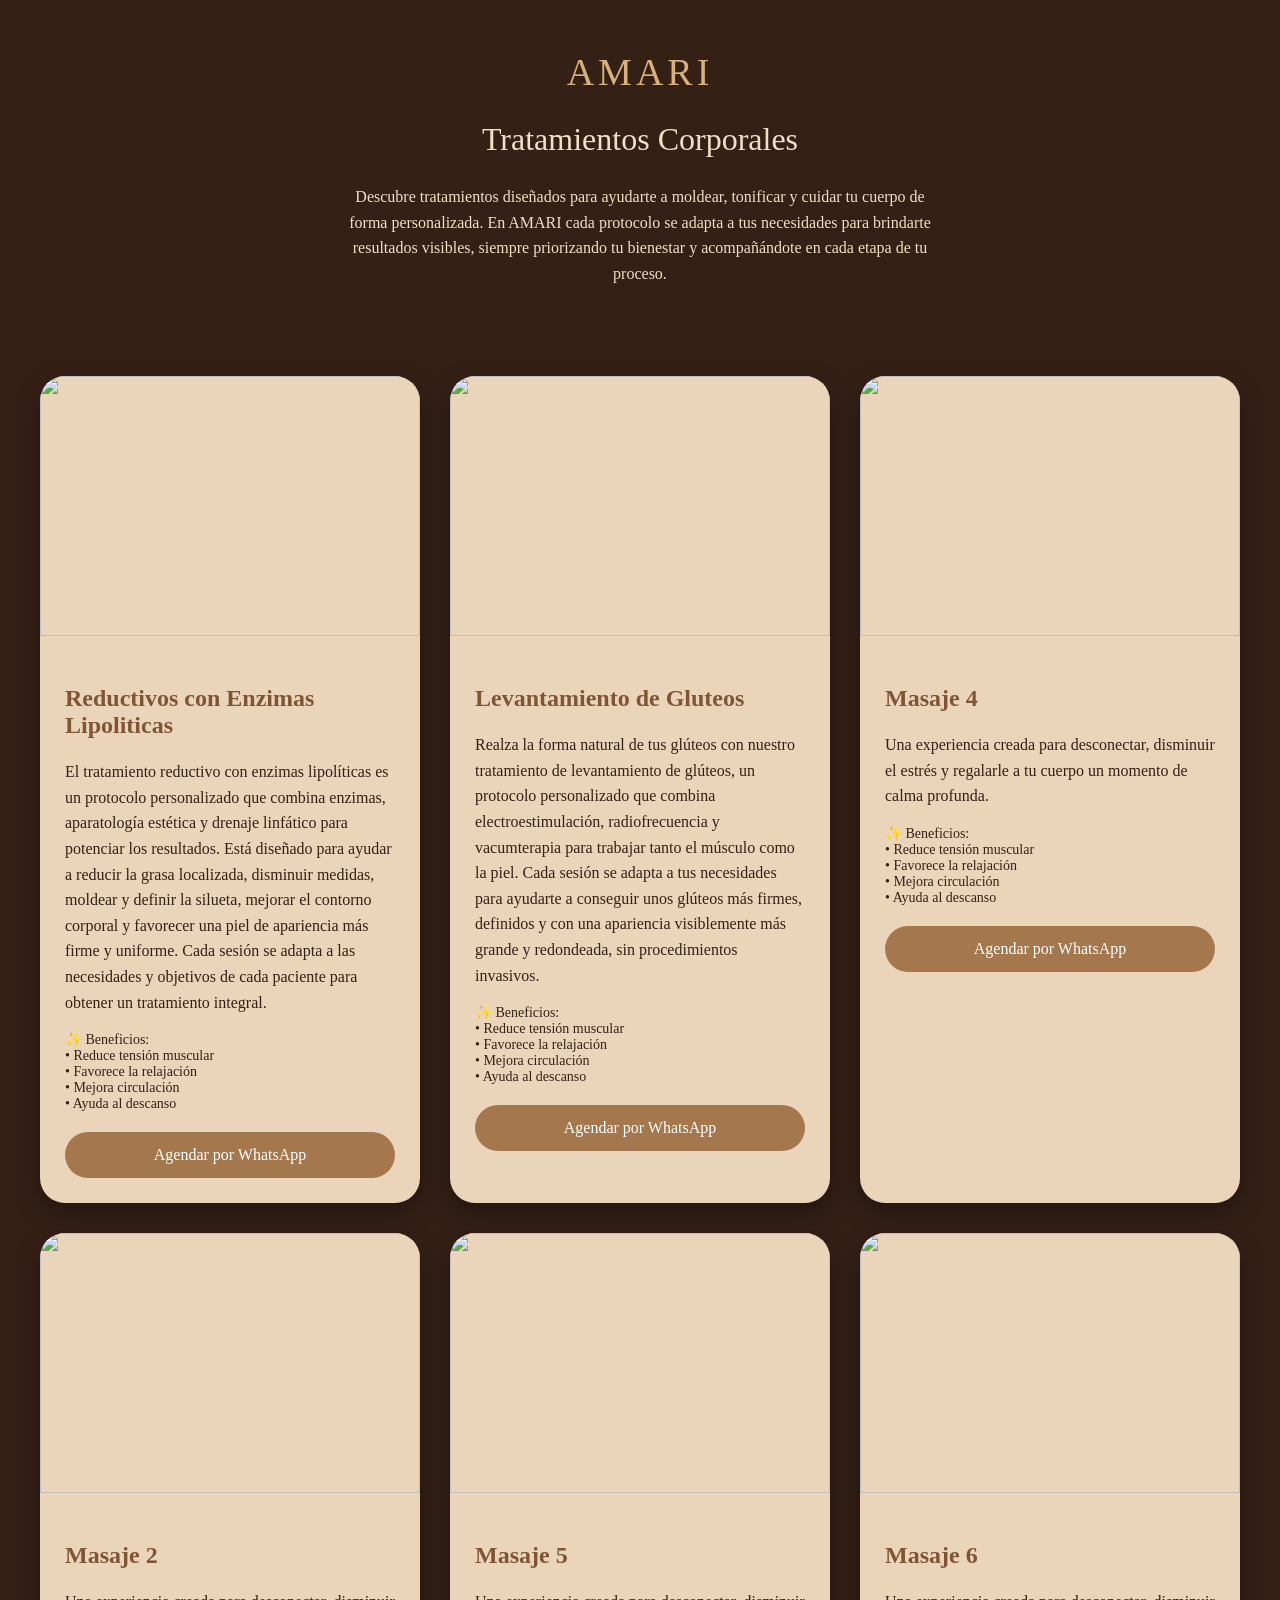
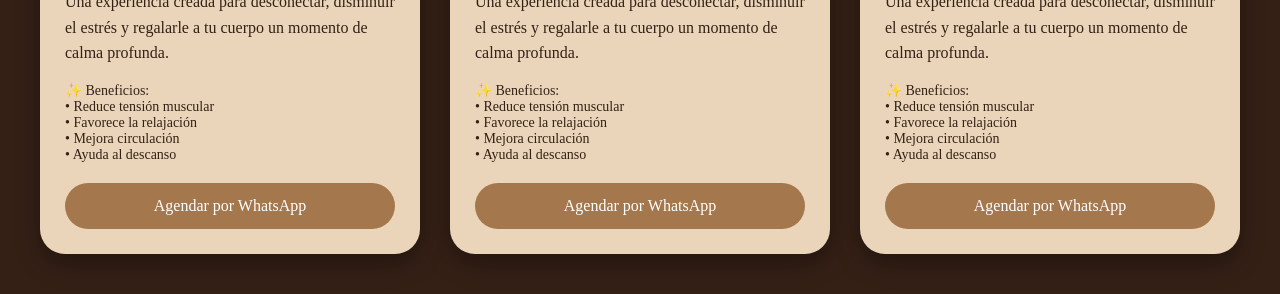
==== corporales.html @ 196c56af "Update corporales.html" ====
<!DOCTYPE html>
<html lang="es">
<head>

<meta charset="UTF-8">
<meta name="viewport" content="width=device-width, initial-scale=1.0">

<title>Corporales | AMARI Clínica Estética</title>

<style>

body{
margin:0;
font-family:"Georgia", serif;
background:#352016;
color:#f3dfc3;
}


/* ENCABEZADO */

.hero{
text-align:center;
padding:50px 20px;
}

.logo{
font-size:38px;
letter-spacing:4px;
color:#d8b07a;
}

.hero h1{
font-size:32px;
font-weight:normal;
}

.hero p{
max-width:600px;
margin:auto;
line-height:1.6;
}



/* SERVICIOS */

.contenedor{

display:grid;
grid-template-columns:repeat(auto-fit,minmax(280px,1fr));
gap:30px;
padding:40px;

}



.card{

background:#ead5bb;
color:#352016;
border-radius:25px;
overflow:hidden;
box-shadow:0 10px 25px rgba(0,0,0,.35);

}



.card img{

width:100%;
height:260px;
object-fit:cover;

}



.contenido{

padding:25px;

}



.contenido h2{

color:#805536;
font-size:24px;

}



.contenido p{

line-height:1.6;

}



.beneficios{

margin-top:15px;
font-size:14px;

}



.boton{

display:block;
text-align:center;
background:#a4774d;
color:white;
padding:14px;
border-radius:30px;
text-decoration:none;
margin-top:20px;

}



.boton:hover{

background:#8a603b;

}



</style>

</head>


<body>



<section class="hero">

<div class="logo">AMARI</div>

<h1>Tratamientos Corporales</h1>

<p>
Descubre tratamientos diseñados para ayudarte a moldear, tonificar y cuidar tu cuerpo de forma personalizada. En AMARI cada protocolo se adapta a tus necesidades para brindarte resultados visibles, siempre priorizando tu bienestar y acompañándote en cada etapa de tu proceso.
</p>

</section>



<section class="contenedor">



<!-- SERVICIO 1 -->

<div class="card">

<img src="img-IMAGENenzimas.jpg">

<div class="contenido">

<h2>Reductivos con Enzimas Lipoliticas</h2>

<p>
El tratamiento reductivo con enzimas lipolíticas es un protocolo personalizado que combina enzimas, aparatología estética y drenaje linfático para potenciar los resultados. Está diseñado para ayudar a reducir la grasa localizada, disminuir medidas, moldear y definir la silueta, mejorar el contorno corporal y favorecer una piel de apariencia más firme y uniforme. Cada sesión se adapta a las necesidades y objetivos de cada paciente para obtener un tratamiento integral.
</p>


<div class="beneficios">

✨ Beneficios:
<br>
• Reduce tensión muscular
<br>
• Favorece la relajación
<br>
• Mejora circulación
<br>
• Ayuda al descanso

</div>


<a class="boton" href="https://wa.me/60685810?text=Hola quiero agendar un protocolo reductivo con enzimas">

Agendar por WhatsApp

</a>


</div>

</div>

<!-- SERVICIO 2 -->

<div class="card">

<img src="img-IMAGENgluteos.jpg">

<div class="contenido">

<h2>Levantamiento de Gluteos</h2>

<p>
Realza la forma natural de tus glúteos con nuestro tratamiento de levantamiento de glúteos, un protocolo personalizado que combina electroestimulación, radiofrecuencia y vacumterapia para trabajar tanto el músculo como la piel. Cada sesión se adapta a tus necesidades para ayudarte a conseguir unos glúteos más firmes, definidos y con una apariencia visiblemente más grande y redondeada, sin procedimientos invasivos.
</p>


<div class="beneficios">

✨ Beneficios:
<br>
• Reduce tensión muscular
<br>
• Favorece la relajación
<br>
• Mejora circulación
<br>
• Ayuda al descanso

</div>


<a class="boton" href="https://wa.me/60685810?text=Hola me gustaria agendar el tratamiento de levantamiento de gluteos ">

Agendar por WhatsApp

</a>


</div>

</div>

<!-- SERVICIO 4 -->

<div class="card">

<img src="IMAGEN1.jpg">

<div class="contenido">

<h2>Masaje 4</h2>

<p>
Una experiencia creada para desconectar,
disminuir el estrés y regalarle a tu cuerpo
un momento de calma profunda.
</p>


<div class="beneficios">

✨ Beneficios:
<br>
• Reduce tensión muscular
<br>
• Favorece la relajación
<br>
• Mejora circulación
<br>
• Ayuda al descanso

</div>


<a class="boton" href="https://wa.me/506TU NUMERO?text=Hola AMARI quiero agendar Masaje Relajante">

Agendar por WhatsApp

</a>


</div>

</div>

<!-- SERVICIO 2 -->

<div class="card">

<img src="IMAGEN1.jpg">

<div class="contenido">

<h2>Masaje 2</h2>

<p>
Una experiencia creada para desconectar,
disminuir el estrés y regalarle a tu cuerpo
un momento de calma profunda.
</p>


<div class="beneficios">

✨ Beneficios:
<br>
• Reduce tensión muscular
<br>
• Favorece la relajación
<br>
• Mejora circulación
<br>
• Ayuda al descanso

</div>


<a class="boton" href="https://wa.me/506TU NUMERO?text=Hola AMARI quiero agendar Masaje Relajante">

Agendar por WhatsApp

</a>


</div>

</div>


<!-- SERVICIO 5 -->

<div class="card">

<img src="IMAGEN1.jpg">

<div class="contenido">

<h2>Masaje 5</h2>

<p>
Una experiencia creada para desconectar,
disminuir el estrés y regalarle a tu cuerpo
un momento de calma profunda.
</p>


<div class="beneficios">

✨ Beneficios:
<br>
• Reduce tensión muscular
<br>
• Favorece la relajación
<br>
• Mejora circulación
<br>
• Ayuda al descanso

</div>


<a class="boton" href="https://wa.me/506TU NUMERO?text=Hola AMARI quiero agendar Masaje Relajante">

Agendar por WhatsApp

</a>


</div>

</div>

<!-- SERVICIO 6 -->

<div class="card">

<img src="IMAGEN1.jpg">

<div class="contenido">

<h2>Masaje 6</h2>

<p>
Una experiencia creada para desconectar,
disminuir el estrés y regalarle a tu cuerpo
un momento de calma profunda.
</p>


<div class="beneficios">

✨ Beneficios:
<br>
• Reduce tensión muscular
<br>
• Favorece la relajación
<br>
• Mejora circulación
<br>
• Ayuda al descanso

</div>


<a class="boton" href="https://wa.me/506TU NUMERO?text=Hola AMARI quiero agendar Masaje Relajante">

Agendar por WhatsApp

</a>


</div>

</div>


</section>


</body>
</html>
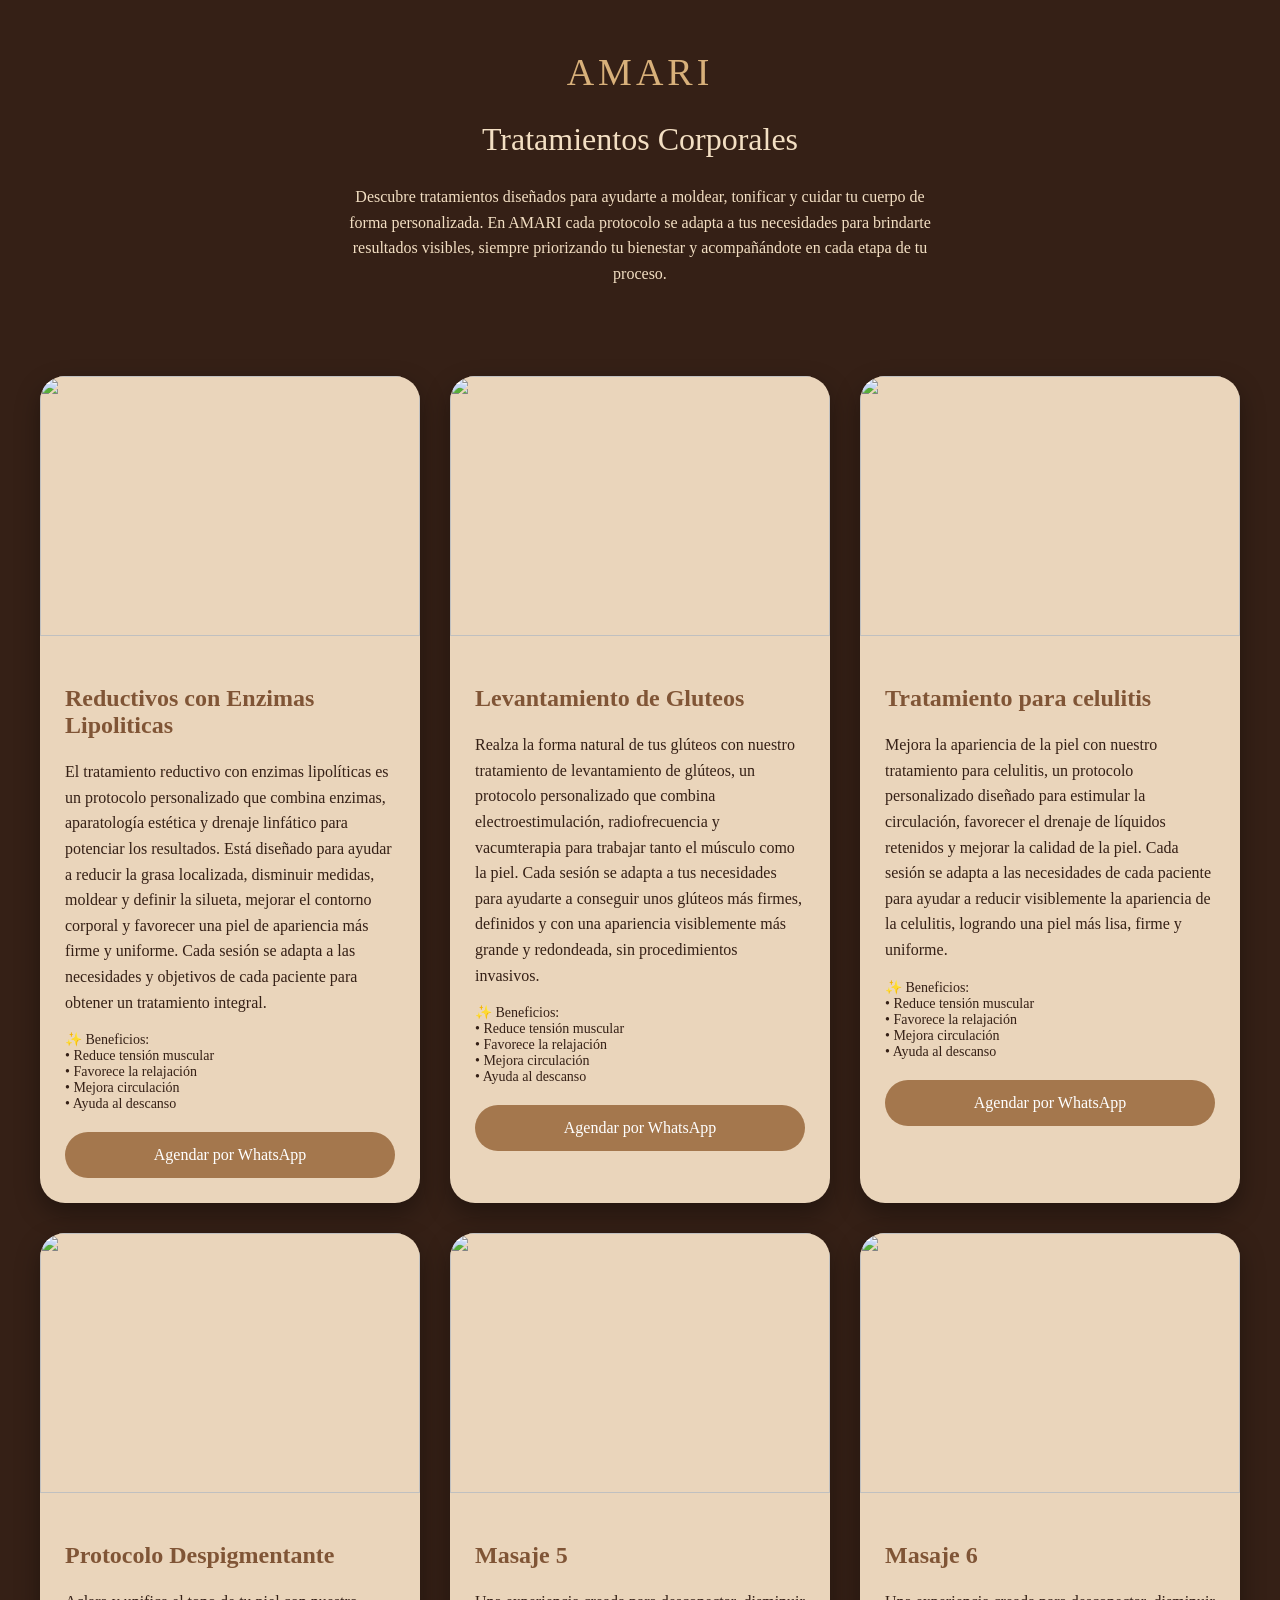
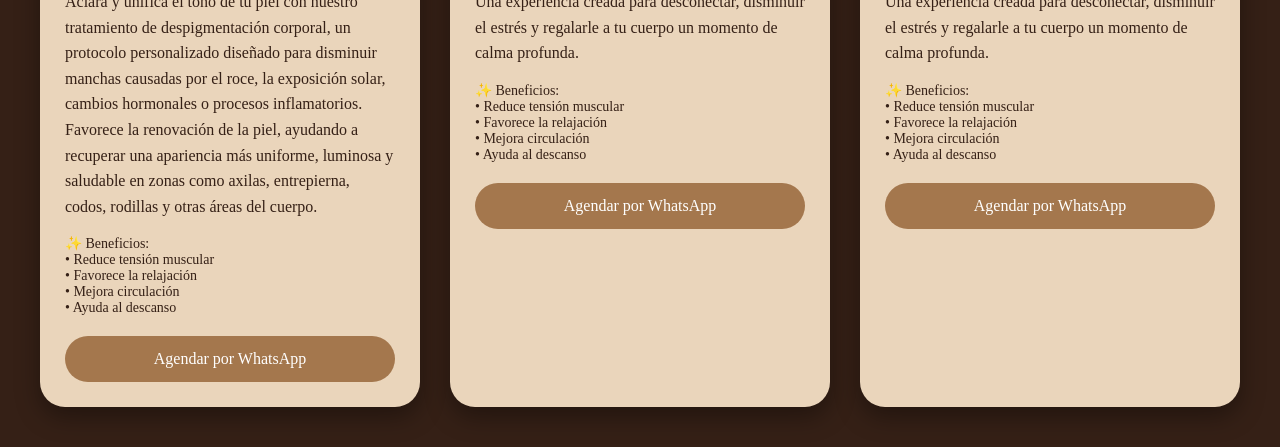
==== commit 0dc2bc88: "Update services and treatment descriptions in HTML" ====
--- a/corporales.html
+++ b/corporales.html
@@ -249,11 +249,94 @@
 
 <div class="card">
 
+<img src="img-IMAGENcelulitis.jpg">
+
+<div class="contenido">
+
+<h2>Tratamiento para celulitis</h2>
+
+<p>
+Mejora la apariencia de la piel con nuestro tratamiento para celulitis, un protocolo personalizado diseñado para estimular la circulación, favorecer el drenaje de líquidos retenidos y mejorar la calidad de la piel. Cada sesión se adapta a las necesidades de cada paciente para ayudar a reducir visiblemente la apariencia de la celulitis, logrando una piel más lisa, firme y uniforme.
+</p>
+
+
+<div class="beneficios">
+
+✨ Beneficios:
+<br>
+• Reduce tensión muscular
+<br>
+• Favorece la relajación
+<br>
+• Mejora circulación
+<br>
+• Ayuda al descanso
+
+</div>
+
+
+<a class="boton" href="https://wa.me/60685810?text=Hola quiero agendar un protocolo para celulitis">
+
+Agendar por WhatsApp
+
+</a>
+
+
+</div>
+
+</div>
+
+<!-- SERVICIO 2 -->
+
+<div class="card">
+
+<img src="img-IMAGENdespigmentacion.jpg">
+
+<div class="contenido">
+
+<h2>Protocolo Despigmentante</h2>
+
+<p>
+Aclara y unifica el tono de tu piel con nuestro tratamiento de despigmentación corporal, un protocolo personalizado diseñado para disminuir manchas causadas por el roce, la exposición solar, cambios hormonales o procesos inflamatorios. Favorece la renovación de la piel, ayudando a recuperar una apariencia más uniforme, luminosa y saludable en zonas como axilas, entrepierna, codos, rodillas y otras áreas del cuerpo.
+</p>
+
+
+<div class="beneficios">
+
+✨ Beneficios:
+<br>
+• Reduce tensión muscular
+<br>
+• Favorece la relajación
+<br>
+• Mejora circulación
+<br>
+• Ayuda al descanso
+
+</div>
+
+
+<a class="boton" href="https://wa.me/60685810?text=Hola quiero agendar un protocolo despigmentante">
+
+Agendar por WhatsApp
+
+</a>
+
+
+</div>
+
+</div>
+
+
+<!-- SERVICIO 5 -->
+
+<div class="card">
+
 <img src="IMAGEN1.jpg">
 
 <div class="contenido">
 
-<h2>Masaje 4</h2>
+<h2>Masaje 5</h2>
 
 <p>
 Una experiencia creada para desconectar,
@@ -288,7 +371,7 @@
 
 </div>
 
-<!-- SERVICIO 2 -->
+<!-- SERVICIO 6 -->
 
 <div class="card">
 
@@ -296,7 +379,7 @@
 
 <div class="contenido">
 
-<h2>Masaje 2</h2>
+<h2>Masaje 6</h2>
 
 <p>
 Una experiencia creada para desconectar,
@@ -332,93 +415,6 @@
 </div>
 
 
-<!-- SERVICIO 5 -->
-
-<div class="card">
-
-<img src="IMAGEN1.jpg">
-
-<div class="contenido">
-
-<h2>Masaje 5</h2>
-
-<p>
-Una experiencia creada para desconectar,
-disminuir el estrés y regalarle a tu cuerpo
-un momento de calma profunda.
-</p>
-
-
-<div class="beneficios">
-
-✨ Beneficios:
-<br>
-• Reduce tensión muscular
-<br>
-• Favorece la relajación
-<br>
-• Mejora circulación
-<br>
-• Ayuda al descanso
-
-</div>
-
-
-<a class="boton" href="https://wa.me/506TU NUMERO?text=Hola AMARI quiero agendar Masaje Relajante">
-
-Agendar por WhatsApp
-
-</a>
-
-
-</div>
-
-</div>
-
-<!-- SERVICIO 6 -->
-
-<div class="card">
-
-<img src="IMAGEN1.jpg">
-
-<div class="contenido">
-
-<h2>Masaje 6</h2>
-
-<p>
-Una experiencia creada para desconectar,
-disminuir el estrés y regalarle a tu cuerpo
-un momento de calma profunda.
-</p>
-
-
-<div class="beneficios">
-
-✨ Beneficios:
-<br>
-• Reduce tensión muscular
-<br>
-• Favorece la relajación
-<br>
-• Mejora circulación
-<br>
-• Ayuda al descanso
-
-</div>
-
-
-<a class="boton" href="https://wa.me/506TU NUMERO?text=Hola AMARI quiero agendar Masaje Relajante">
-
-Agendar por WhatsApp
-
-</a>
-
-
-</div>
-
-</div>
-
-
 </section>
 
 
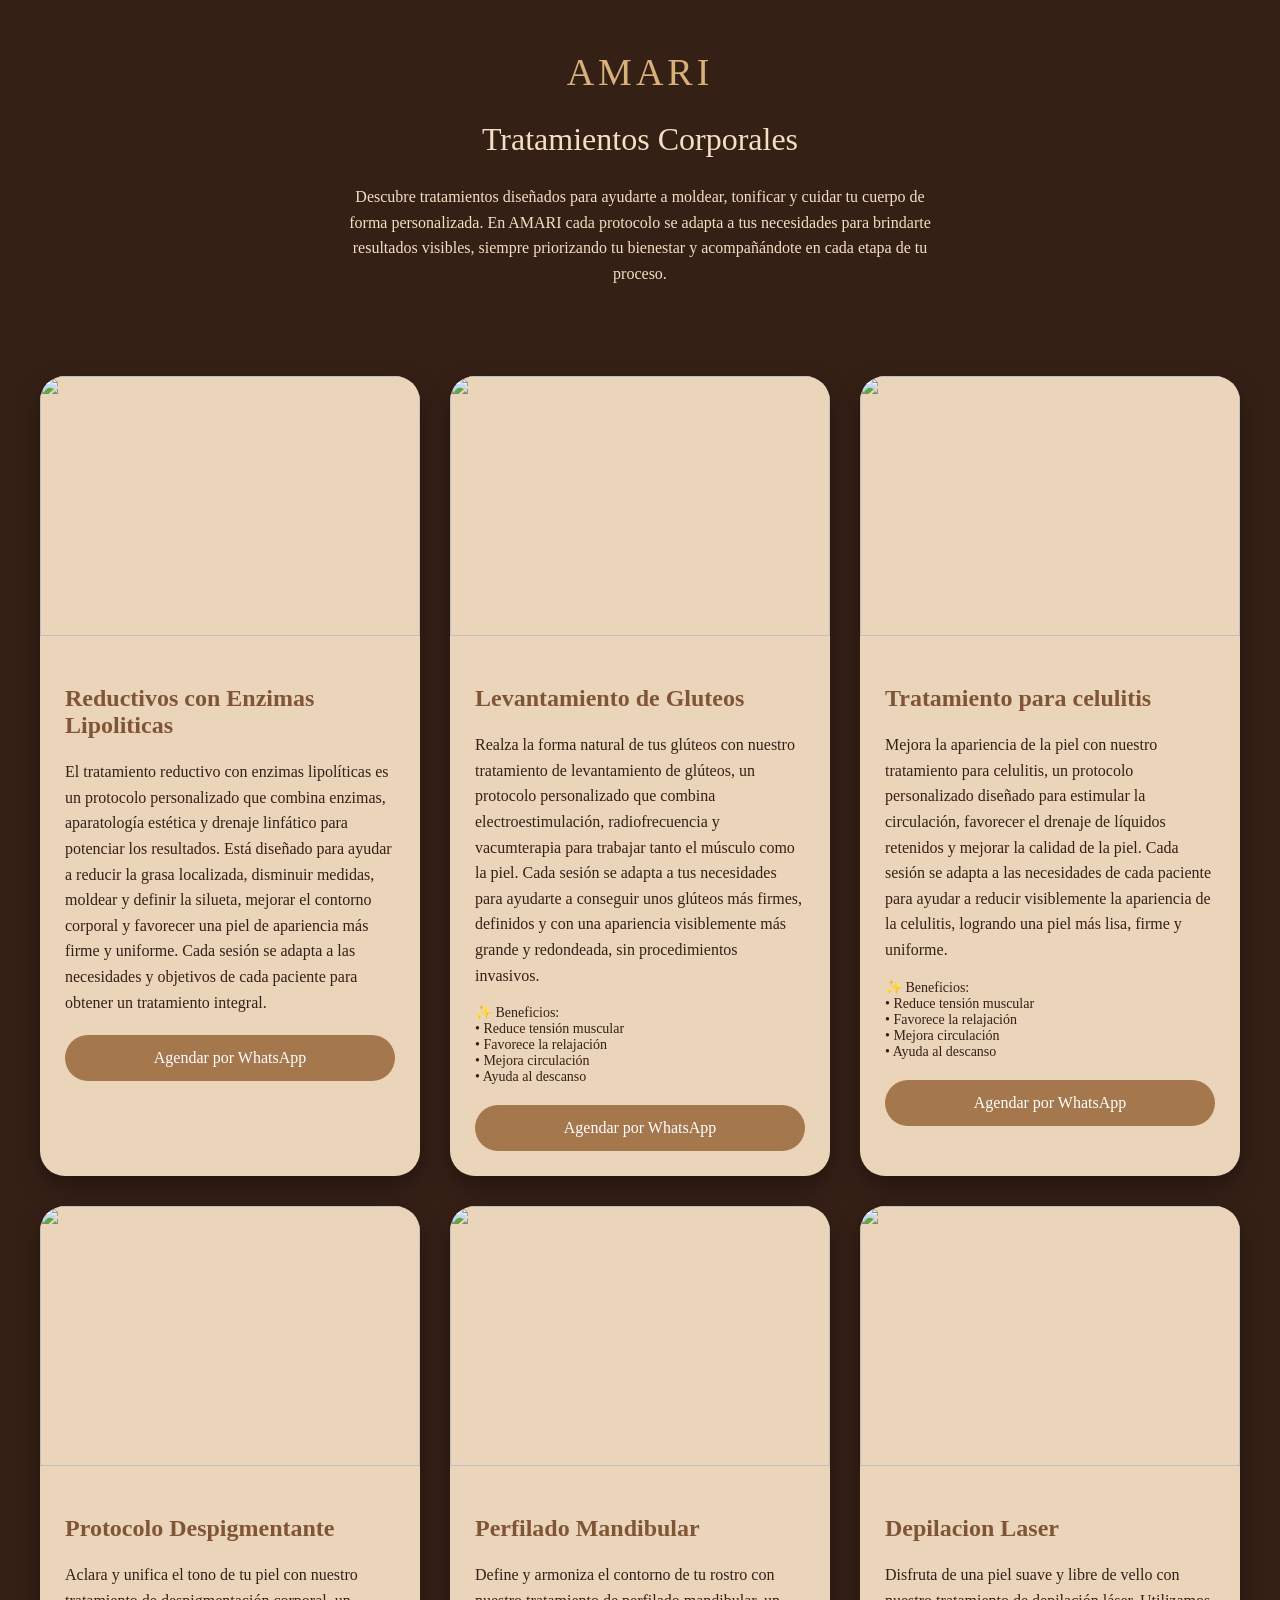
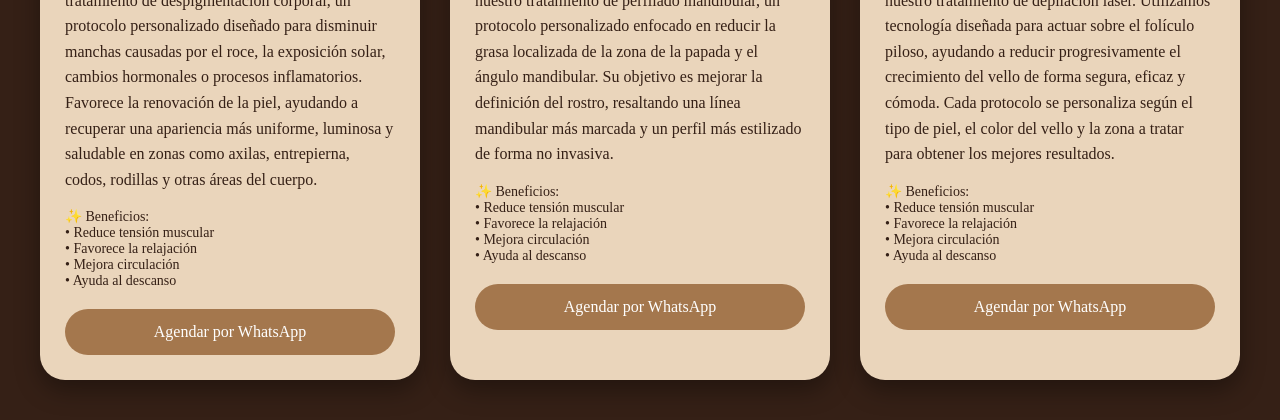
==== commit d457c3f1: "Update corporales.html" ====
--- a/corporales.html
+++ b/corporales.html
@@ -180,6 +180,39 @@
 
 <div class="beneficios">
 
+
+
+</div>
+
+
+<a class="boton" href="https://wa.me/60685810?text=Hola quiero agendar un protocolo reductivo con enzimas">
+
+Agendar por WhatsApp
+
+</a>
+
+
+</div>
+
+</div>
+
+<!-- SERVICIO 2 -->
+
+<div class="card">
+
+<img src="img-IMAGENgluteos.jpg">
+
+<div class="contenido">
+
+<h2>Levantamiento de Gluteos</h2>
+
+<p>
+Realza la forma natural de tus glúteos con nuestro tratamiento de levantamiento de glúteos, un protocolo personalizado que combina electroestimulación, radiofrecuencia y vacumterapia para trabajar tanto el músculo como la piel. Cada sesión se adapta a tus necesidades para ayudarte a conseguir unos glúteos más firmes, definidos y con una apariencia visiblemente más grande y redondeada, sin procedimientos invasivos.
+</p>
+
+
+<div class="beneficios">
+
 ✨ Beneficios:
 <br>
 • Reduce tensión muscular
@@ -193,7 +226,48 @@
 </div>
 
 
-<a class="boton" href="https://wa.me/60685810?text=Hola quiero agendar un protocolo reductivo con enzimas">
+<a class="boton" href="https://wa.me/60685810?text=Hola me gustaria agendar el tratamiento de levantamiento de gluteos ">
+
+Agendar por WhatsApp
+
+</a>
+
+
+</div>
+
+</div>
+
+<!-- SERVICIO 4 -->
+
+<div class="card">
+
+<img src="img-IMAGENcelulitis.jpg">
+
+<div class="contenido">
+
+<h2>Tratamiento para celulitis</h2>
+
+<p>
+Mejora la apariencia de la piel con nuestro tratamiento para celulitis, un protocolo personalizado diseñado para estimular la circulación, favorecer el drenaje de líquidos retenidos y mejorar la calidad de la piel. Cada sesión se adapta a las necesidades de cada paciente para ayudar a reducir visiblemente la apariencia de la celulitis, logrando una piel más lisa, firme y uniforme.
+</p>
+
+
+<div class="beneficios">
+
+✨ Beneficios:
+<br>
+• Reduce tensión muscular
+<br>
+• Favorece la relajación
+<br>
+• Mejora circulación
+<br>
+• Ayuda al descanso
+
+</div>
+
+
+<a class="boton" href="https://wa.me/60685810?text=Hola quiero agendar un protocolo para celulitis">
 
 Agendar por WhatsApp
 
@@ -208,14 +282,14 @@
 
 <div class="card">
 
-<img src="img-IMAGENgluteos.jpg">
-
-<div class="contenido">
-
-<h2>Levantamiento de Gluteos</h2>
-
-<p>
-Realza la forma natural de tus glúteos con nuestro tratamiento de levantamiento de glúteos, un protocolo personalizado que combina electroestimulación, radiofrecuencia y vacumterapia para trabajar tanto el músculo como la piel. Cada sesión se adapta a tus necesidades para ayudarte a conseguir unos glúteos más firmes, definidos y con una apariencia visiblemente más grande y redondeada, sin procedimientos invasivos.
+<img src="img-IMAGENdespigmentacion.jpg">
+
+<div class="contenido">
+
+<h2>Protocolo Despigmentante</h2>
+
+<p>
+Aclara y unifica el tono de tu piel con nuestro tratamiento de despigmentación corporal, un protocolo personalizado diseñado para disminuir manchas causadas por el roce, la exposición solar, cambios hormonales o procesos inflamatorios. Favorece la renovación de la piel, ayudando a recuperar una apariencia más uniforme, luminosa y saludable en zonas como axilas, entrepierna, codos, rodillas y otras áreas del cuerpo.
 </p>
 
 
@@ -234,29 +308,30 @@
 </div>
 
 
-<a class="boton" href="https://wa.me/60685810?text=Hola me gustaria agendar el tratamiento de levantamiento de gluteos ">
-
-Agendar por WhatsApp
-
-</a>
-
-
-</div>
-
-</div>
-
-<!-- SERVICIO 4 -->
-
-<div class="card">
-
-<img src="img-IMAGENcelulitis.jpg">
-
-<div class="contenido">
-
-<h2>Tratamiento para celulitis</h2>
-
-<p>
-Mejora la apariencia de la piel con nuestro tratamiento para celulitis, un protocolo personalizado diseñado para estimular la circulación, favorecer el drenaje de líquidos retenidos y mejorar la calidad de la piel. Cada sesión se adapta a las necesidades de cada paciente para ayudar a reducir visiblemente la apariencia de la celulitis, logrando una piel más lisa, firme y uniforme.
+<a class="boton" href="https://wa.me/60685810?text=Hola quiero agendar un protocolo despigmentante">
+
+Agendar por WhatsApp
+
+</a>
+
+
+</div>
+
+</div>
+
+
+<!-- SERVICIO 5 -->
+
+<div class="card">
+
+<img src="img-IMAGENpapada.jpg">
+
+<div class="contenido">
+
+<h2>Perfilado Mandibular</h2>
+
+<p>
+Define y armoniza el contorno de tu rostro con nuestro tratamiento de perfilado mandibular, un protocolo personalizado enfocado en reducir la grasa localizada de la zona de la papada y el ángulo mandibular. Su objetivo es mejorar la definición del rostro, resaltando una línea mandibular más marcada y un perfil más estilizado de forma no invasiva.
 </p>
 
 
@@ -275,29 +350,29 @@
 </div>
 
 
-<a class="boton" href="https://wa.me/60685810?text=Hola quiero agendar un protocolo para celulitis">
-
-Agendar por WhatsApp
-
-</a>
-
-
-</div>
-
-</div>
-
-<!-- SERVICIO 2 -->
-
-<div class="card">
-
-<img src="img-IMAGENdespigmentacion.jpg">
-
-<div class="contenido">
-
-<h2>Protocolo Despigmentante</h2>
-
-<p>
-Aclara y unifica el tono de tu piel con nuestro tratamiento de despigmentación corporal, un protocolo personalizado diseñado para disminuir manchas causadas por el roce, la exposición solar, cambios hormonales o procesos inflamatorios. Favorece la renovación de la piel, ayudando a recuperar una apariencia más uniforme, luminosa y saludable en zonas como axilas, entrepierna, codos, rodillas y otras áreas del cuerpo.
+<a class="boton" href="https://wa.me/60685810?text=Hola me gustaria agendar un tartamiento para perfilado mandibular">
+
+Agendar por WhatsApp
+
+</a>
+
+
+</div>
+
+</div>
+
+<!-- SERVICIO 6 -->
+
+<div class="card">
+
+<img src="img-IMAGENdepi.jpg">
+
+<div class="contenido">
+
+<h2>Depilacion Laser</h2>
+
+<p>
+Disfruta de una piel suave y libre de vello con nuestro tratamiento de depilación láser. Utilizamos tecnología diseñada para actuar sobre el folículo piloso, ayudando a reducir progresivamente el crecimiento del vello de forma segura, eficaz y cómoda. Cada protocolo se personaliza según el tipo de piel, el color del vello y la zona a tratar para obtener los mejores resultados.
 </p>
 
 
@@ -316,94 +391,7 @@
 </div>
 
 
-<a class="boton" href="https://wa.me/60685810?text=Hola quiero agendar un protocolo despigmentante">
-
-Agendar por WhatsApp
-
-</a>
-
-
-</div>
-
-</div>
-
-
-<!-- SERVICIO 5 -->
-
-<div class="card">
-
-<img src="IMAGEN1.jpg">
-
-<div class="contenido">
-
-<h2>Masaje 5</h2>
-
-<p>
-Una experiencia creada para desconectar,
-disminuir el estrés y regalarle a tu cuerpo
-un momento de calma profunda.
-</p>
-
-
-<div class="beneficios">
-
-✨ Beneficios:
-<br>
-• Reduce tensión muscular
-<br>
-• Favorece la relajación
-<br>
-• Mejora circulación
-<br>
-• Ayuda al descanso
-
-</div>
-
-
-<a class="boton" href="https://wa.me/506TU NUMERO?text=Hola AMARI quiero agendar Masaje Relajante">
-
-Agendar por WhatsApp
-
-</a>
-
-
-</div>
-
-</div>
-
-<!-- SERVICIO 6 -->
-
-<div class="card">
-
-<img src="IMAGEN1.jpg">
-
-<div class="contenido">
-
-<h2>Masaje 6</h2>
-
-<p>
-Una experiencia creada para desconectar,
-disminuir el estrés y regalarle a tu cuerpo
-un momento de calma profunda.
-</p>
-
-
-<div class="beneficios">
-
-✨ Beneficios:
-<br>
-• Reduce tensión muscular
-<br>
-• Favorece la relajación
-<br>
-• Mejora circulación
-<br>
-• Ayuda al descanso
-
-</div>
-
-
-<a class="boton" href="https://wa.me/506TU NUMERO?text=Hola AMARI quiero agendar Masaje Relajante">
+<a class="boton" href="https://wa.me/506TU NUMERO?text=Hola quiero agendar Depilacion Laser">
 
 Agendar por WhatsApp
 
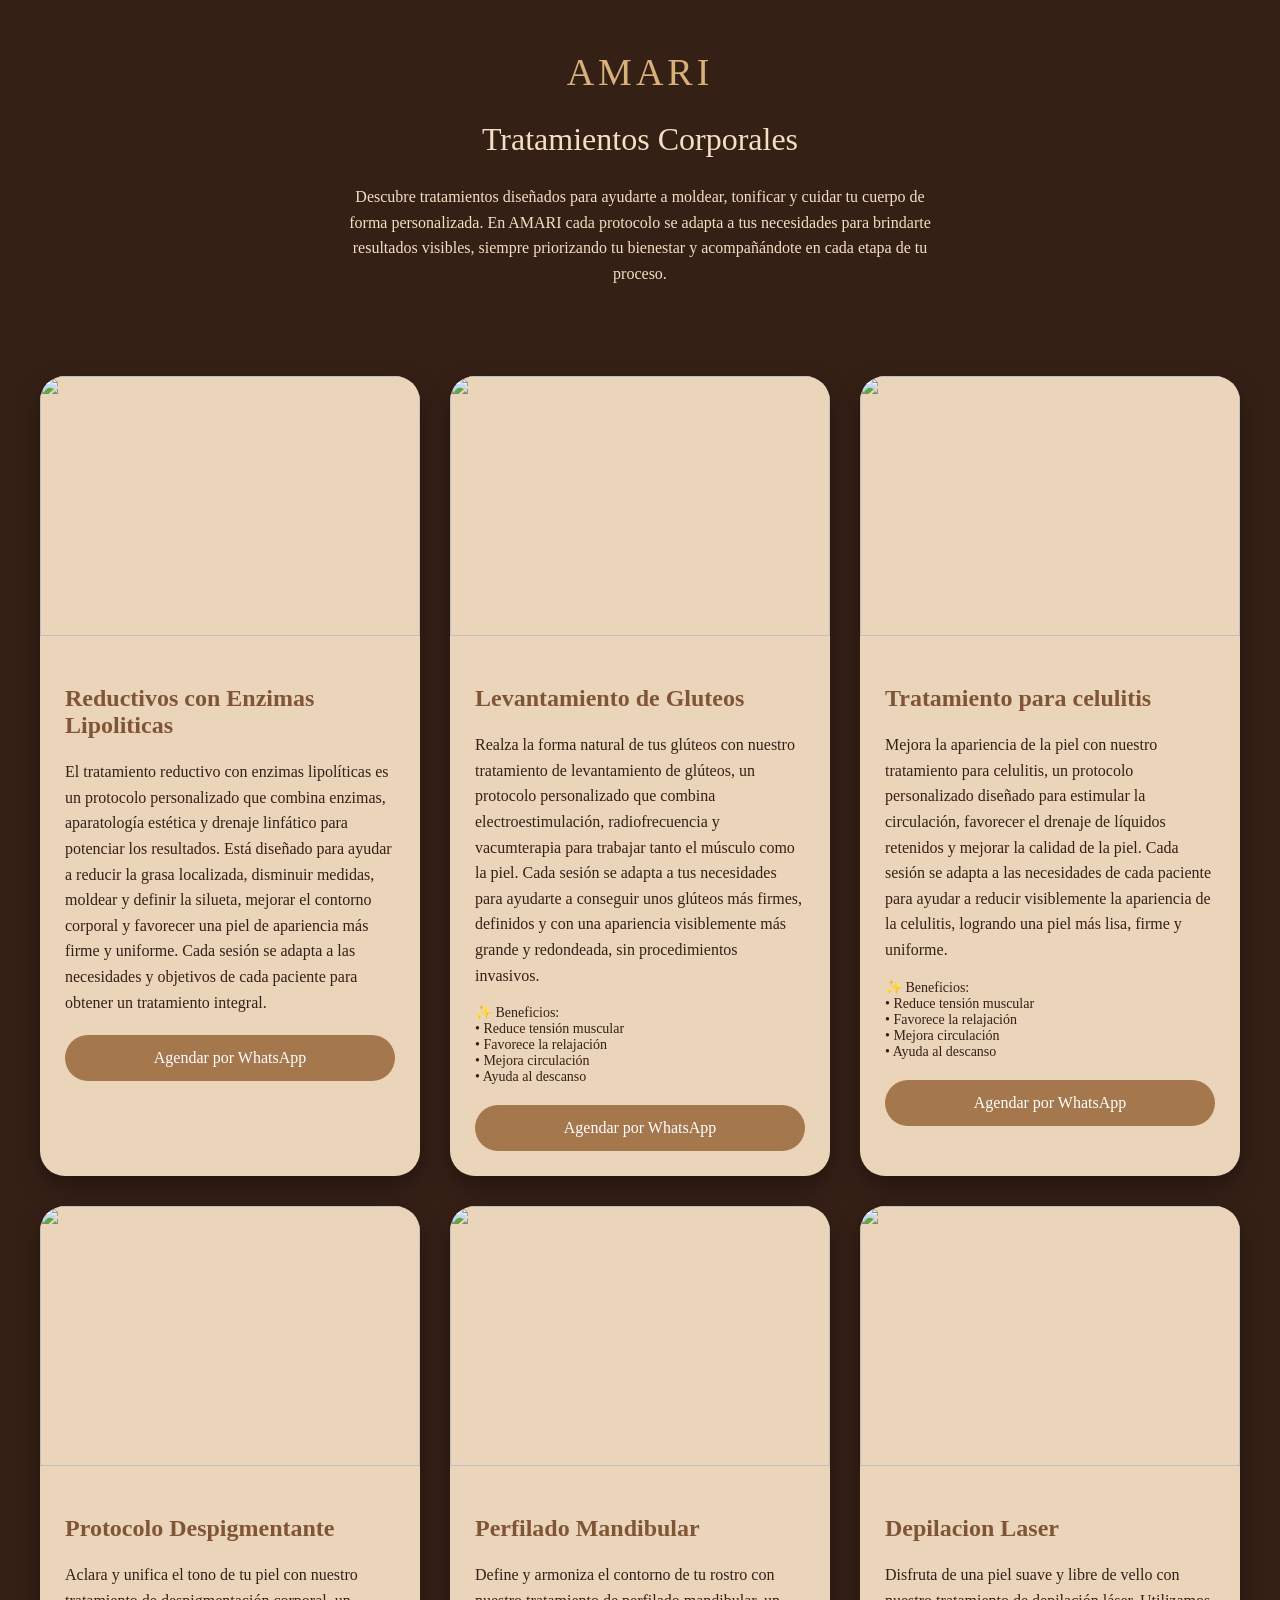
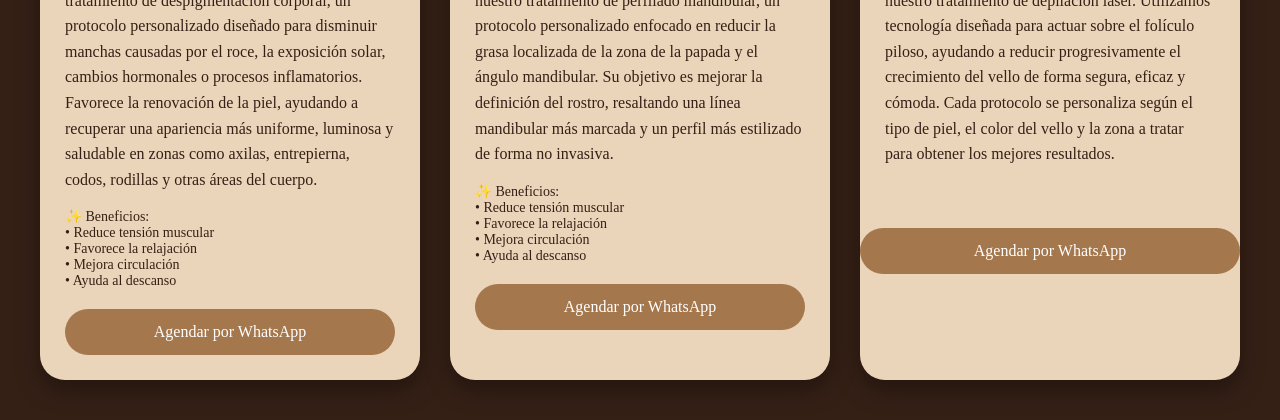
==== commit 58d7c4e5: "Remove benefits section from corporales.html Removed benefits section from the corporales.html file." ====
--- a/corporales.html
+++ b/corporales.html
@@ -376,17 +376,6 @@
 </p>
 
 
-<div class="beneficios">
-
-✨ Beneficios:
-<br>
-• Reduce tensión muscular
-<br>
-• Favorece la relajación
-<br>
-• Mejora circulación
-<br>
-• Ayuda al descanso
 
 </div>
 
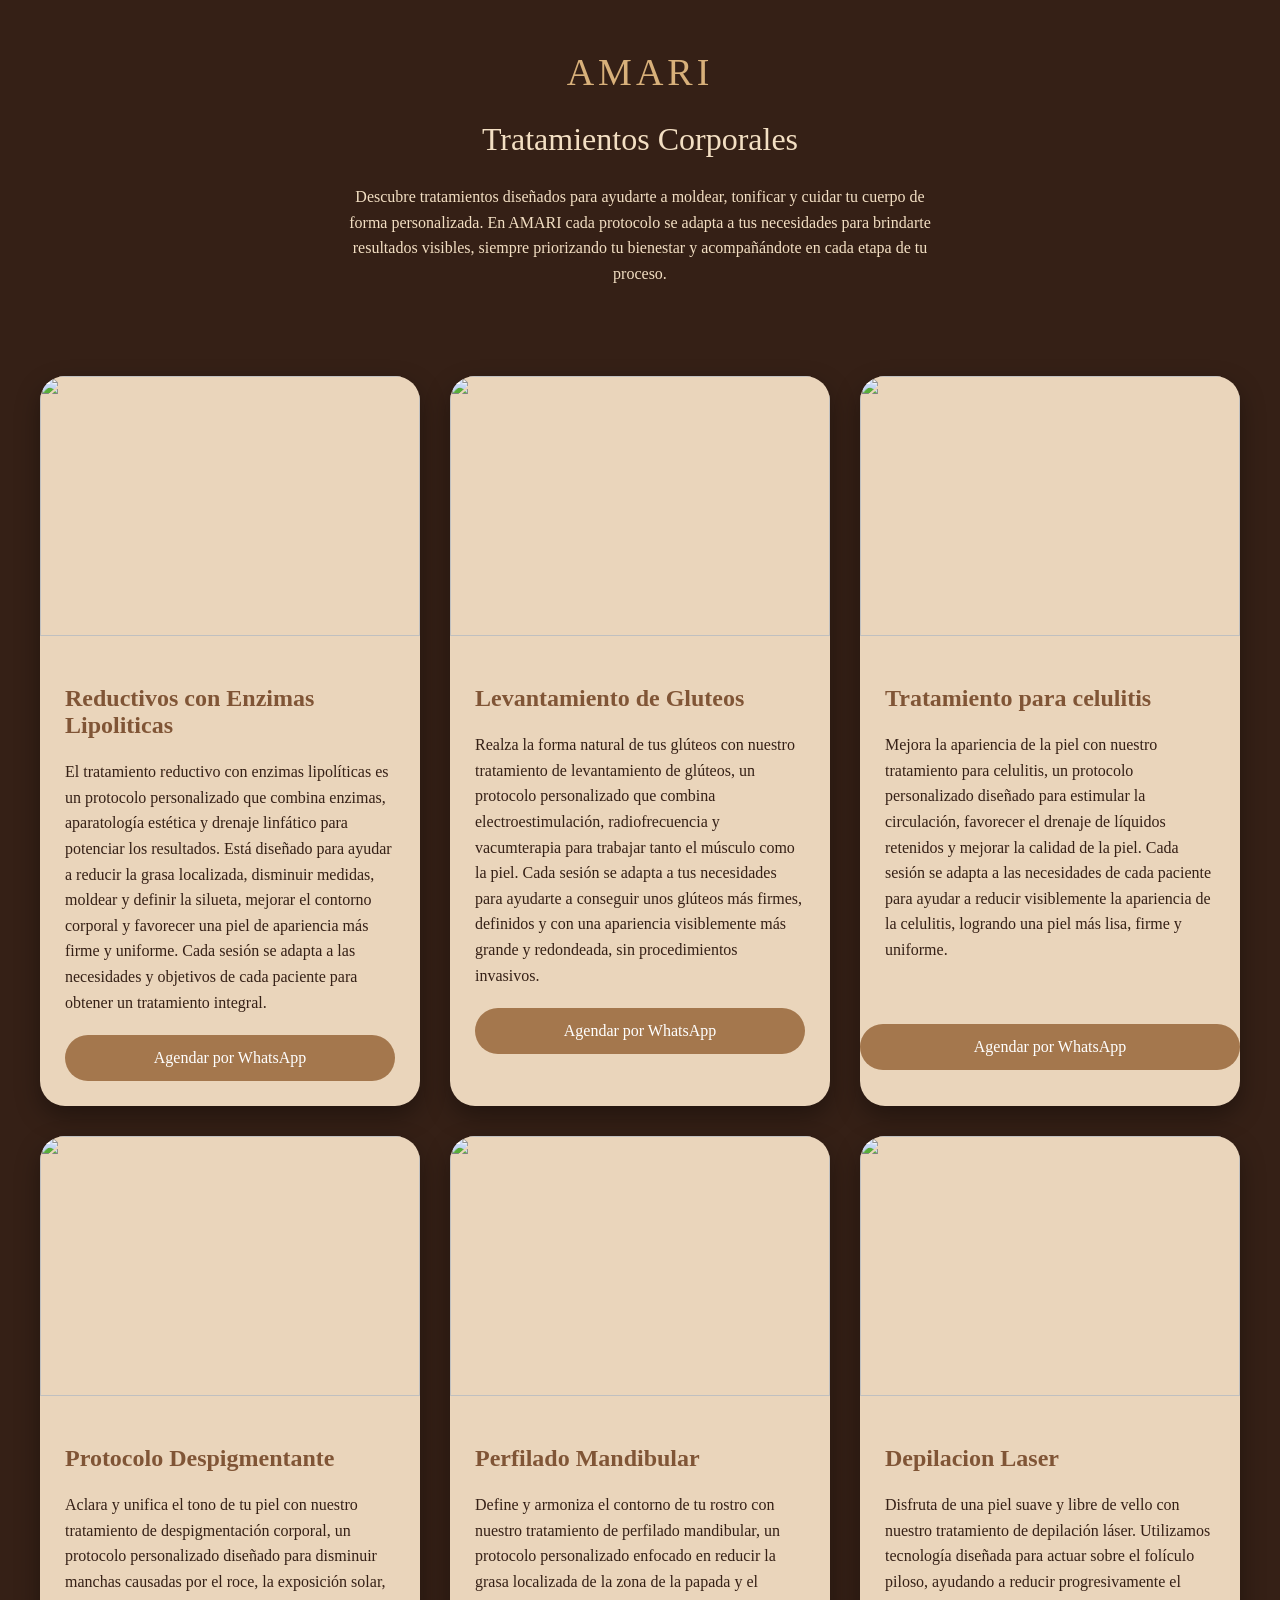
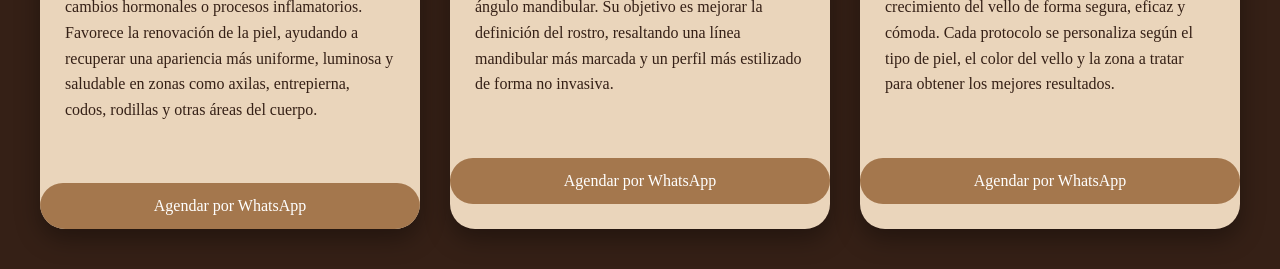
==== commit b42eb9e6: "Update corporales.html" ====
--- a/corporales.html
+++ b/corporales.html
@@ -167,7 +167,7 @@
 
 <div class="card">
 
-<img src="img-IMAGENenzimas.jpg">
+<img src="img.IMAGENenzimas.jpg">
 
 <div class="contenido">
 
@@ -200,7 +200,7 @@
 
 <div class="card">
 
-<img src="img-IMAGENgluteos.jpg">
+<img src="img.IMAGENgluteos.jpg">
 
 <div class="contenido">
 
@@ -213,15 +213,7 @@
 
 <div class="beneficios">
 
-✨ Beneficios:
-<br>
-• Reduce tensión muscular
-<br>
-• Favorece la relajación
-<br>
-• Mejora circulación
-<br>
-• Ayuda al descanso
+
 
 </div>
 
@@ -241,7 +233,7 @@
 
 <div class="card">
 
-<img src="img-IMAGENcelulitis.jpg">
+<img src="img.IMAGENcelulitis.jpg">
 
 <div class="contenido">
 
@@ -252,17 +244,7 @@
 </p>
 
 
-<div class="beneficios">
-
-✨ Beneficios:
-<br>
-• Reduce tensión muscular
-<br>
-• Favorece la relajación
-<br>
-• Mejora circulación
-<br>
-• Ayuda al descanso
+
 
 </div>
 
@@ -282,7 +264,7 @@
 
 <div class="card">
 
-<img src="img-IMAGENdespigmentacion.jpg">
+<img src="img.IMAGENdespigmentacion.jpg">
 
 <div class="contenido">
 
@@ -293,18 +275,6 @@
 </p>
 
 
-<div class="beneficios">
-
-✨ Beneficios:
-<br>
-• Reduce tensión muscular
-<br>
-• Favorece la relajación
-<br>
-• Mejora circulación
-<br>
-• Ayuda al descanso
-
 </div>
 
 
@@ -324,7 +294,7 @@
 
 <div class="card">
 
-<img src="img-IMAGENpapada.jpg">
+<img src="img.IMAGENpapada.jpg">
 
 <div class="contenido">
 
@@ -335,17 +305,7 @@
 </p>
 
 
-<div class="beneficios">
-
-✨ Beneficios:
-<br>
-• Reduce tensión muscular
-<br>
-• Favorece la relajación
-<br>
-• Mejora circulación
-<br>
-• Ayuda al descanso
+
 
 </div>
 
@@ -365,7 +325,7 @@
 
 <div class="card">
 
-<img src="img-IMAGENdepi.jpg">
+<img src="img.IMAGENdepi.jpg">
 
 <div class="contenido">
 
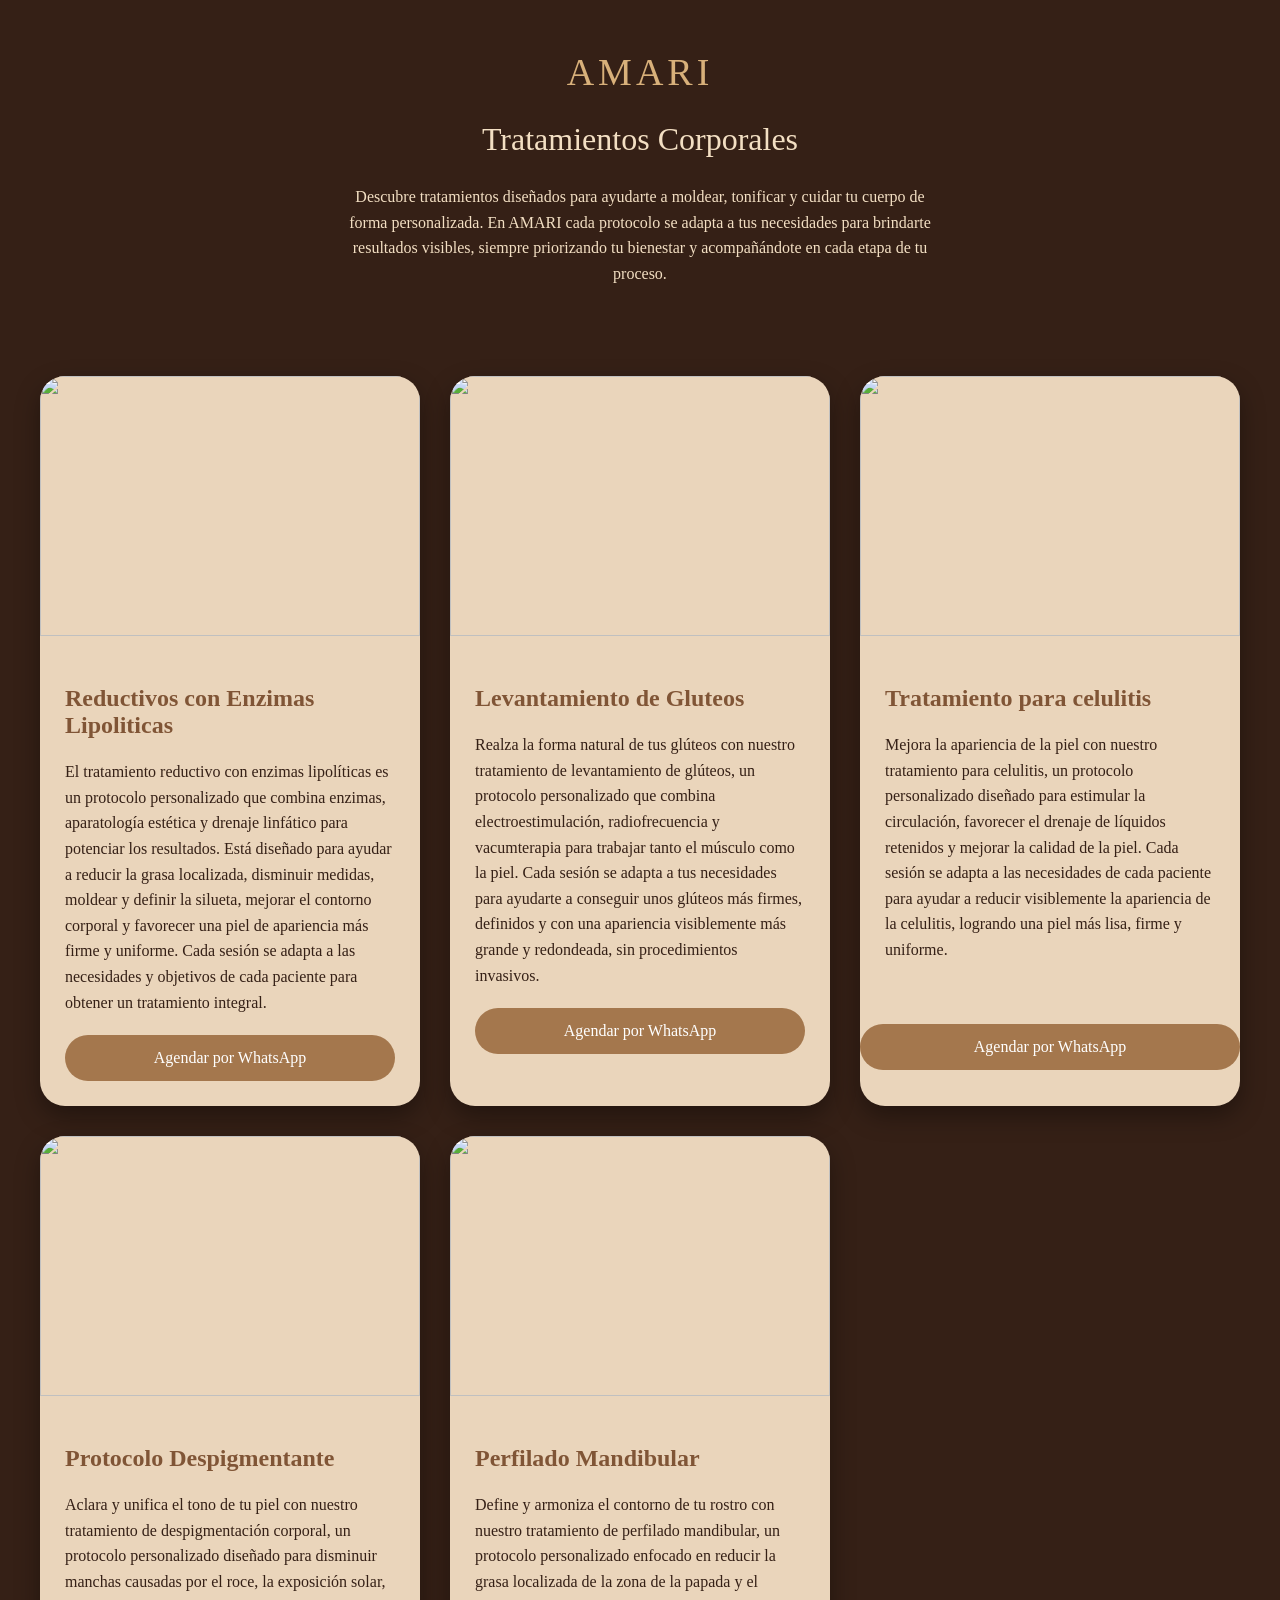
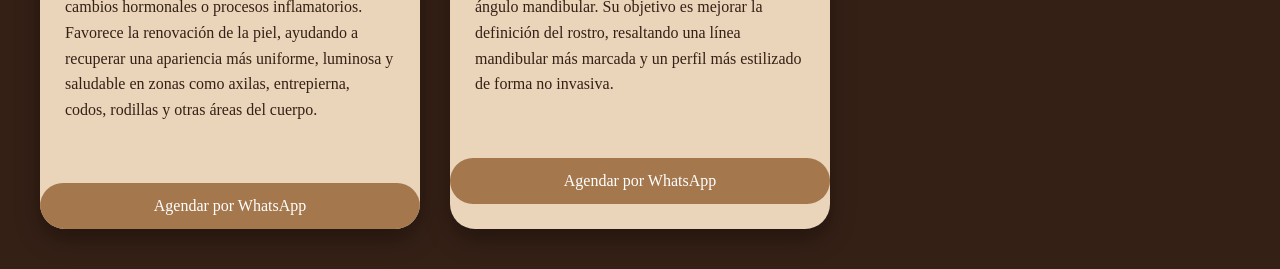
==== commit a8fbc961: "Remove laser hair removal service section Removed the section for laser hair removal service includi" ====
--- a/corporales.html
+++ b/corporales.html
@@ -321,39 +321,3 @@
 
 </div>
 
-<!-- SERVICIO 6 -->
-
-<div class="card">
-
-<img src="img.IMAGENdepi.jpg">
-
-<div class="contenido">
-
-<h2>Depilacion Laser</h2>
-
-<p>
-Disfruta de una piel suave y libre de vello con nuestro tratamiento de depilación láser. Utilizamos tecnología diseñada para actuar sobre el folículo piloso, ayudando a reducir progresivamente el crecimiento del vello de forma segura, eficaz y cómoda. Cada protocolo se personaliza según el tipo de piel, el color del vello y la zona a tratar para obtener los mejores resultados.
-</p>
-
-
-
-</div>
-
-
-<a class="boton" href="https://wa.me/506TU NUMERO?text=Hola quiero agendar Depilacion Laser">
-
-Agendar por WhatsApp
-
-</a>
-
-
-</div>
-
-</div>
-
-
-</section>
-
-
-</body>
-</html>
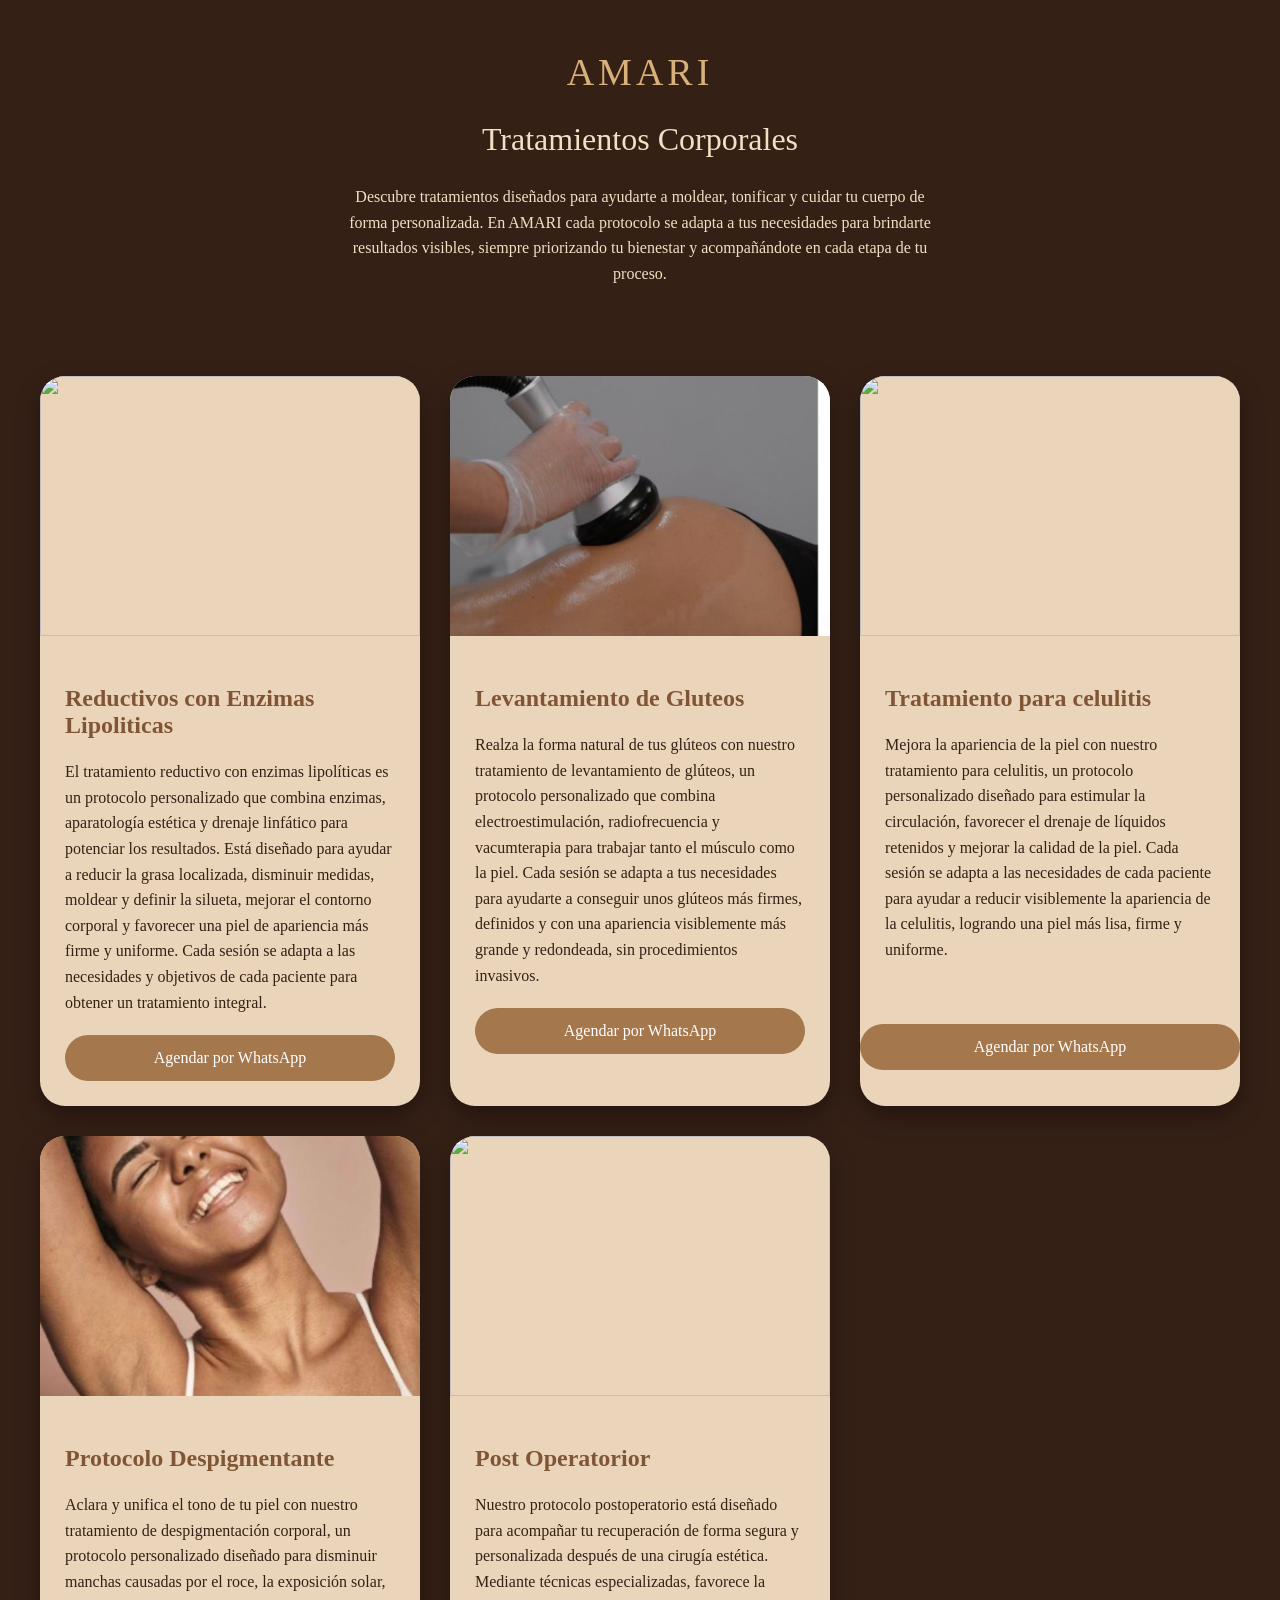
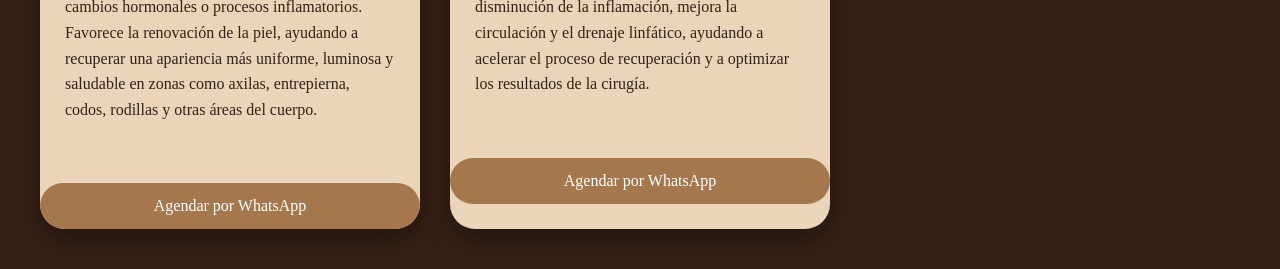
==== commit 3aed608b: "Update corporales.html" ====
--- a/corporales.html
+++ b/corporales.html
@@ -167,7 +167,7 @@
 
 <div class="card">
 
-<img src="img.IMAGENenzimas.jpg">
+<img src="img/IMAGENenzimas.jpg">
 
 <div class="contenido">
 
@@ -185,7 +185,7 @@
 </div>
 
 
-<a class="boton" href="https://wa.me/60685810?text=Hola quiero agendar un protocolo reductivo con enzimas">
+<a class="boton" href="https://wa.me/60685810?text=Hola! Me gustaria información sobre las ENZIMAS LIPOLITICAS">
 
 Agendar por WhatsApp
 
@@ -200,7 +200,7 @@
 
 <div class="card">
 
-<img src="img.IMAGENgluteos.jpg">
+<img src="img/IMAGENgluteos.jpg">
 
 <div class="contenido">
 
@@ -218,7 +218,7 @@
 </div>
 
 
-<a class="boton" href="https://wa.me/60685810?text=Hola me gustaria agendar el tratamiento de levantamiento de gluteos ">
+<a class="boton" href="https://wa.me/60685810?text=Hola! Me gustaria información del LEVANTAMIENTO DE GLUTEOS ">
 
 Agendar por WhatsApp
 
@@ -233,7 +233,7 @@
 
 <div class="card">
 
-<img src="img.IMAGENcelulitis.jpg">
+<img src="img/IMAGENcelulitis.jpg">
 
 <div class="contenido">
 
@@ -249,7 +249,7 @@
 </div>
 
 
-<a class="boton" href="https://wa.me/60685810?text=Hola quiero agendar un protocolo para celulitis">
+<a class="boton" href="https://wa.me/60685810?text=Hola! Me gustaria información del TRATAMIENTO PARA CELULITIS  ">
 
 Agendar por WhatsApp
 
@@ -264,7 +264,7 @@
 
 <div class="card">
 
-<img src="img.IMAGENdespigmentacion.jpg">
+<img src="img/IMAGENdespigmentacion.jpg">
 
 <div class="contenido">
 
@@ -278,7 +278,7 @@
 </div>
 
 
-<a class="boton" href="https://wa.me/60685810?text=Hola quiero agendar un protocolo despigmentante">
+<a class="boton" href="https://wa.me/60685810?text=Hola! Me gustaria información sobre el TRATAMIENTO DESPIGMENTANTE">
 
 Agendar por WhatsApp
 
@@ -294,30 +294,30 @@
 
 <div class="card">
 
-<img src="img.IMAGENpapada.jpg">
-
-<div class="contenido">
-
-<h2>Perfilado Mandibular</h2>
-
-<p>
-Define y armoniza el contorno de tu rostro con nuestro tratamiento de perfilado mandibular, un protocolo personalizado enfocado en reducir la grasa localizada de la zona de la papada y el ángulo mandibular. Su objetivo es mejorar la definición del rostro, resaltando una línea mandibular más marcada y un perfil más estilizado de forma no invasiva.
-</p>
-
-
-
-
-</div>
-
-
-<a class="boton" href="https://wa.me/60685810?text=Hola me gustaria agendar un tartamiento para perfilado mandibular">
-
-Agendar por WhatsApp
-
-</a>
-
-
-</div>
-
-</div>
-
+<img src="img/IMAGENoperatorio.jpg">
+
+<div class="contenido">
+
+<h2>Post Operatorior</h2>
+
+<p>
+Nuestro protocolo postoperatorio está diseñado para acompañar tu recuperación de forma segura y personalizada después de una cirugía estética. Mediante técnicas especializadas, favorece la disminución de la inflamación, mejora la circulación y el drenaje linfático, ayudando a acelerar el proceso de recuperación y a optimizar los resultados de la cirugía.
+</p>
+
+
+
+
+</div>
+
+
+<a class="boton" href="https://wa.me/60685810?text=Hola! me gustaria información sobre el POST OPERATORIO">
+
+Agendar por WhatsApp
+
+</a>
+
+
+</div>
+
+</div>
+
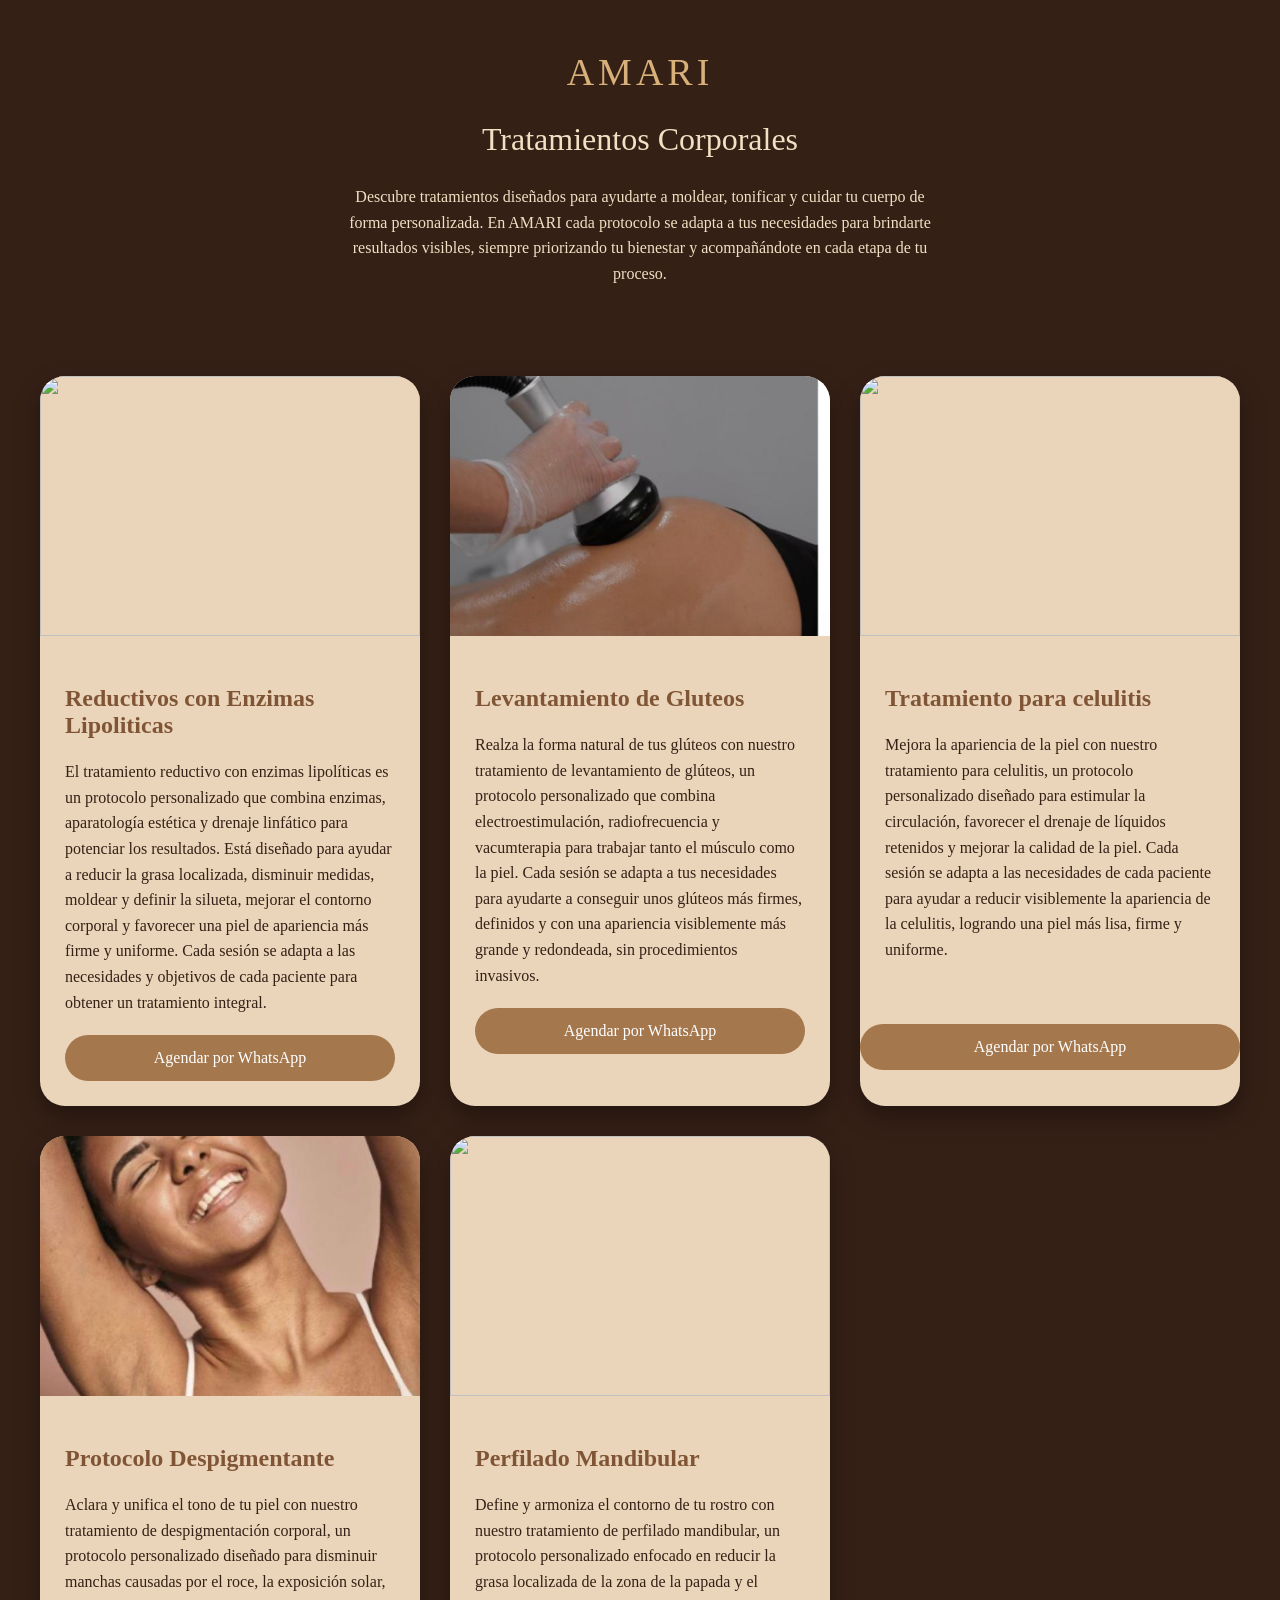
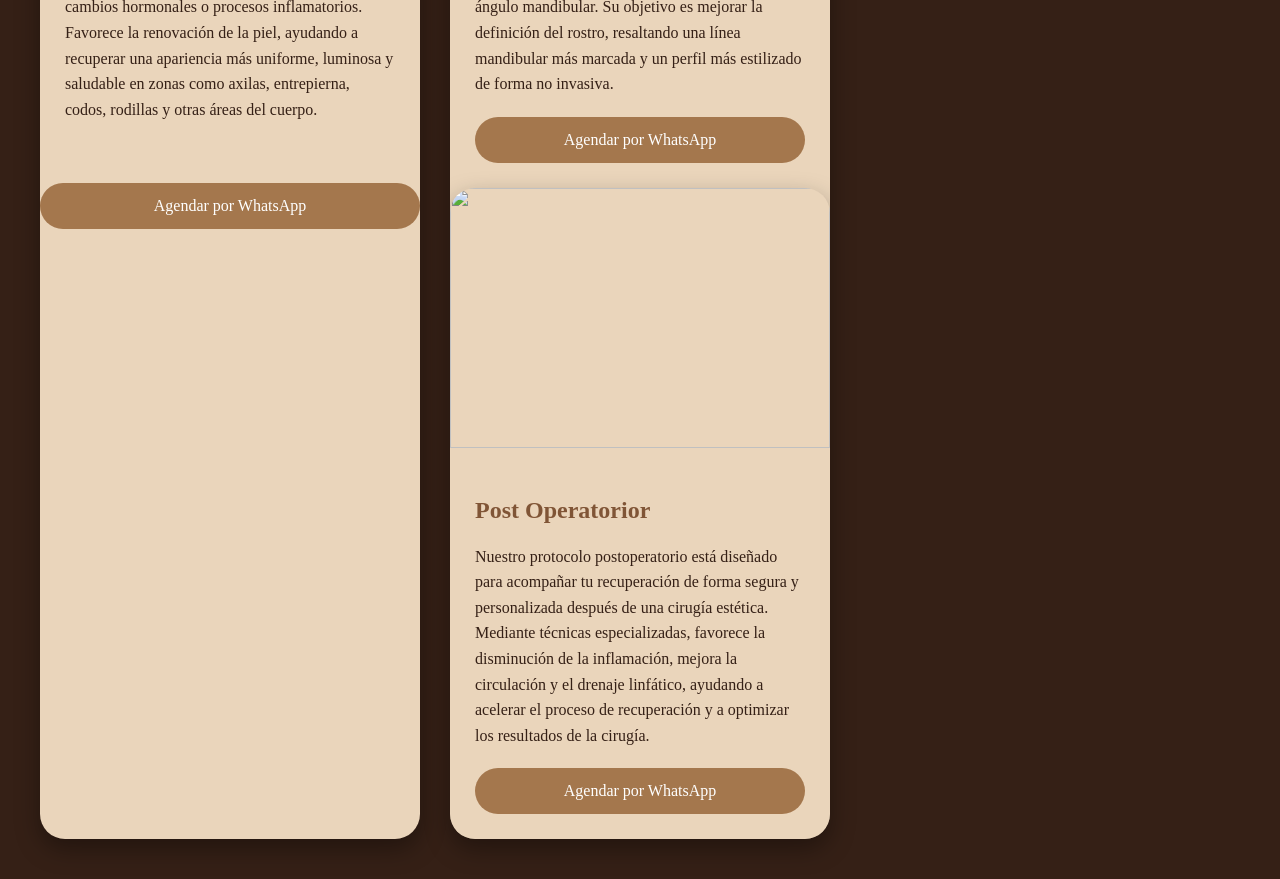
==== commit 32874df5: "Add services for Mandibular Profiling and Post-Op" ====
--- a/corporales.html
+++ b/corporales.html
@@ -289,11 +289,34 @@
 
 </div>
 
-
 <!-- SERVICIO 5 -->
 
 <div class="card">
 
+<img src="img/IMAGENpapada.jpg">
+
+<div class="contenido">
+
+<h2>Perfilado Mandibular</h2>
+
+<p>
+Define y armoniza el contorno de tu rostro con nuestro tratamiento de perfilado mandibular, un protocolo personalizado enfocado en reducir la grasa localizada de la zona de la papada y el ángulo mandibular. Su objetivo es mejorar la definición del rostro, resaltando una línea mandibular más marcada y un perfil más estilizado de forma no invasiva.
+</p>
+
+<a class="boton" href="https://wa.me/60685810?text=Hola! me gustaria información sobre el PERFILADO MANDIBULAR">
+
+Agendar por WhatsApp
+
+</a>
+
+
+</div>
+
+
+<!-- SERVICIO 6 -->
+
+<div class="card">
+
 <img src="img/IMAGENoperatorio.jpg">
 
 <div class="contenido">
@@ -304,12 +327,6 @@
 Nuestro protocolo postoperatorio está diseñado para acompañar tu recuperación de forma segura y personalizada después de una cirugía estética. Mediante técnicas especializadas, favorece la disminución de la inflamación, mejora la circulación y el drenaje linfático, ayudando a acelerar el proceso de recuperación y a optimizar los resultados de la cirugía.
 </p>
 
-
-
-
-</div>
-
-
 <a class="boton" href="https://wa.me/60685810?text=Hola! me gustaria información sobre el POST OPERATORIO">
 
 Agendar por WhatsApp
@@ -321,3 +338,5 @@
 
 </div>
 
+</div>
+
